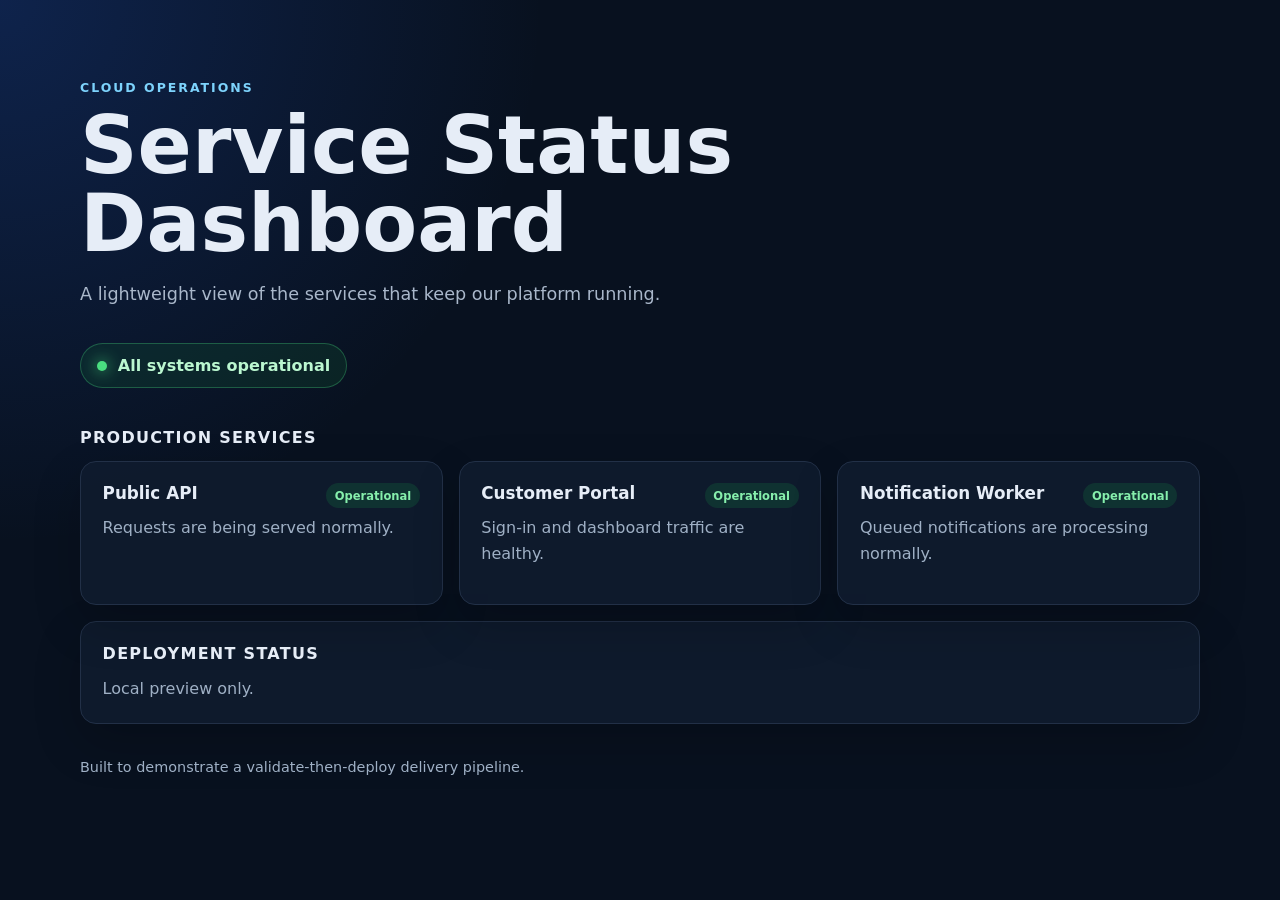
==== index.html @ 2c57c4ca "Build local status dashboard" ====
<!DOCTYPE html>
<html lang="en">
<head>
  <meta charset="UTF-8">
  <meta name="viewport" content="width=device-width, initial-scale=1.0">
  <title>Operations Status</title>
  <link rel="stylesheet" href="styles.css">
</head>
<body>
  <header class="hero">
    <p class="eyebrow">Cloud Operations</p>
    <h1>Service Status Dashboard</h1>
    <p class="intro">A lightweight view of the services that keep our platform running.</p>
    <div class="summary" role="status">
      <span class="summary-dot" aria-hidden="true"></span>
      All systems operational
    </div>
  </header>

  <main>
        <section class="services" aria-labelledby="services-heading">
      <h2 id="services-heading">Production services</h2>
      <div class="service-grid">
        <article class="service-card">
          <div class="service-heading">
            <h3>Public API</h3>
            <span class="status operational">Operational</span>
          </div>
          <p>Requests are being served normally.</p>
        </article>

        <article class="service-card">
          <div class="service-heading">
            <h3>Customer Portal</h3>
            <span class="status operational">Operational</span>
          </div>
          <p>Sign-in and dashboard traffic are healthy.</p>
        </article>

        <article class="service-card">
          <div class="service-heading">
            <h3>Notification Worker</h3>
            <span class="status operational">Operational</span>
          </div>
          <p>Queued notifications are processing normally.</p>
        </article>
      </div>
    </section>
    <section class="deployment-note" aria-labelledby="deployment-heading">
      <h2 id="deployment-heading">Deployment status</h2>
      <p>Local preview only.</p>
    </section>
  </main>

  <footer>
    <p>Built to demonstrate a validate-then-deploy delivery pipeline.</p>
  </footer>
</body>
</html>
---- styles.css ----
:root {
  color-scheme: dark;
  font-family: Inter, ui-sans-serif, system-ui, -apple-system, BlinkMacSystemFont, "Segoe UI", sans-serif;
  background: #08111f;
  color: #e6edf7;
}

* {
  box-sizing: border-box;
}

body {
  min-height: 100vh;
  margin: 0;
  background:
    radial-gradient(circle at top left, rgba(37, 99, 235, 0.22), transparent 34rem),
    #08111f;
}

.hero,
main,
footer {
  width: min(70rem, calc(100% - 2rem));
  margin-inline: auto;
}
.hero {
  padding: 5rem 0 2.5rem;
}

.eyebrow {
  margin: 0 0 0.75rem;
  color: #7dd3fc;
  font-size: 0.78rem;
  font-weight: 800;
  letter-spacing: 0.16em;
  text-transform: uppercase;
}

h1,
h2,
h3,
p {
  margin-top: 0;
}

h1 {
  max-width: 13ch;
  margin-bottom: 1rem;
  font-size: clamp(2.5rem, 7vw, 5rem);
  line-height: 0.98;
}
.intro {
  max-width: 42rem;
  color: #a9b7ca;
  font-size: 1.1rem;
  line-height: 1.7;
}

.summary {
  display: inline-flex;
  align-items: center;
  gap: 0.65rem;
  margin-top: 1rem;
  padding: 0.75rem 1rem;
  border: 1px solid rgba(74, 222, 128, 0.3);
  border-radius: 999px;
  background: rgba(22, 101, 52, 0.22);
  color: #bbf7d0;
  font-weight: 700;
}

.summary-dot {
  width: 0.65rem;
  height: 0.65rem;
  border-radius: 50%;
  background: #4ade80;
  box-shadow: 0 0 0.9rem #4ade80;
}
.services h2,
.deployment-note h2 {
  font-size: 1rem;
  letter-spacing: 0.08em;
  text-transform: uppercase;
}

.service-grid {
  display: grid;
  grid-template-columns: repeat(3, 1fr);
  gap: 1rem;
}

.service-card,
.deployment-note {
  border: 1px solid #223047;
  border-radius: 1rem;
  background: rgba(15, 27, 46, 0.9);
  box-shadow: 0 1.2rem 3rem rgba(0, 0, 0, 0.2);
}

.service-card {
  padding: 1.35rem;
}
.service-heading {
  display: flex;
  align-items: flex-start;
  justify-content: space-between;
  gap: 1rem;
}

.service-card h3 {
  margin-bottom: 0.75rem;
  font-size: 1.05rem;
}

.service-card p,
.deployment-note p,
footer {
  color: #9fb0c5;
  line-height: 1.6;
}
.status {
  flex: 0 0 auto;
  padding: 0.35rem 0.55rem;
  border-radius: 999px;
  font-size: 0.72rem;
  font-weight: 800;
}

.operational {
  background: rgba(22, 163, 74, 0.18);
  color: #86efac;
}

.deployment-note {
  margin-top: 1rem;
  padding: 1.35rem;
}

.deployment-note p {
  margin-bottom: 0;
}
footer {
  padding: 2rem 0 3rem;
  font-size: 0.9rem;
}

footer p {
  margin-bottom: 0;
}

@media (max-width: 48rem) {
  .hero {
    padding-top: 3.5rem;
  }

  .service-grid {
    grid-template-columns: 1fr;
  }
}
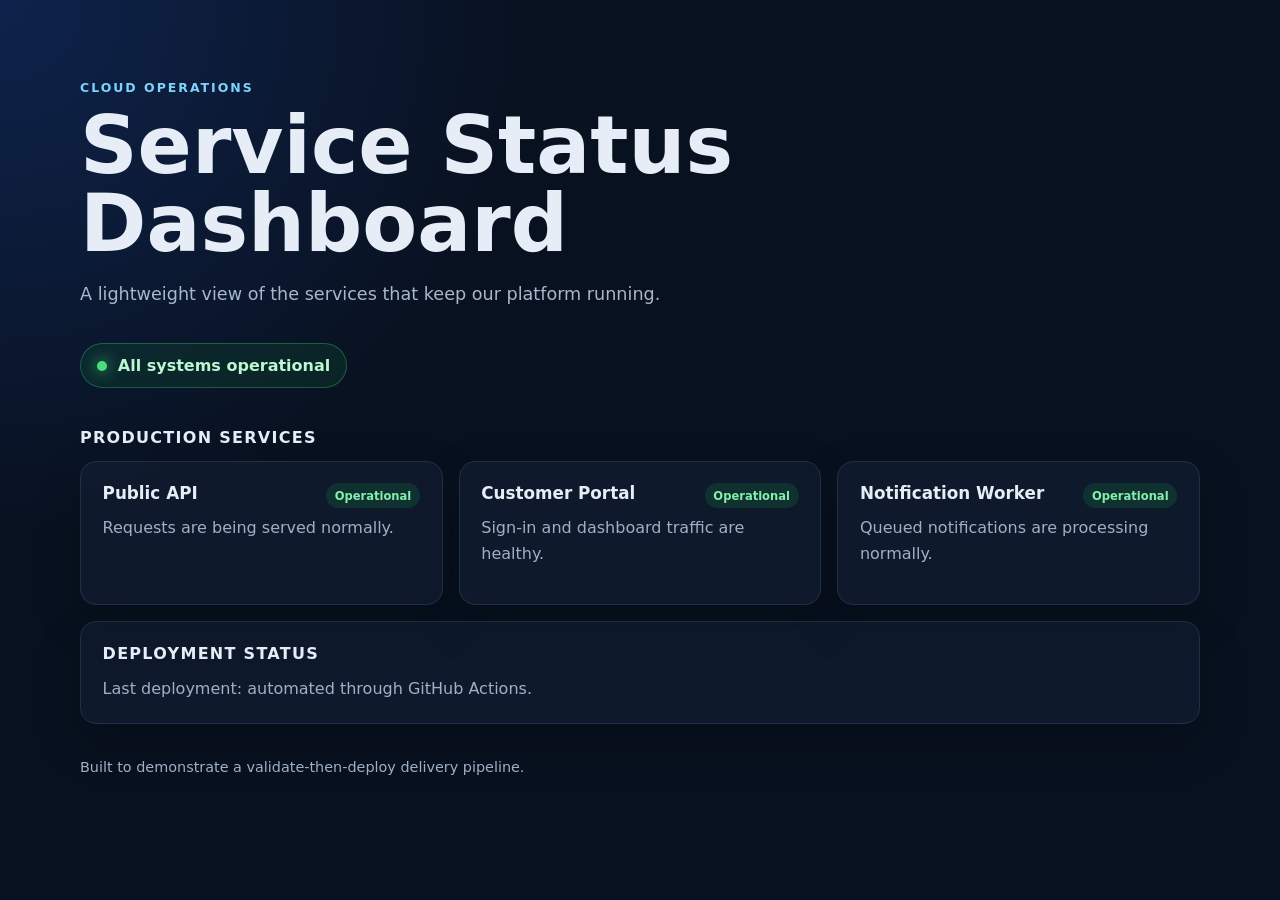
==== commit d807c9ad: "Show automated deployment status" ====
--- a/index.html
+++ b/index.html
@@ -3,7 +3,7 @@
 <head>
   <meta charset="UTF-8">
   <meta name="viewport" content="width=device-width, initial-scale=1.0">
-  <title>Operations Status</title>
+  <title>Cloud Operations Status</title>
   <link rel="stylesheet" href="styles.css">
 </head>
 <body>
@@ -48,7 +48,7 @@
     </section>
     <section class="deployment-note" aria-labelledby="deployment-heading">
       <h2 id="deployment-heading">Deployment status</h2>
-      <p>Local preview only.</p>
+      <p>Last deployment: automated through GitHub Actions.</p>
     </section>
   </main>
 
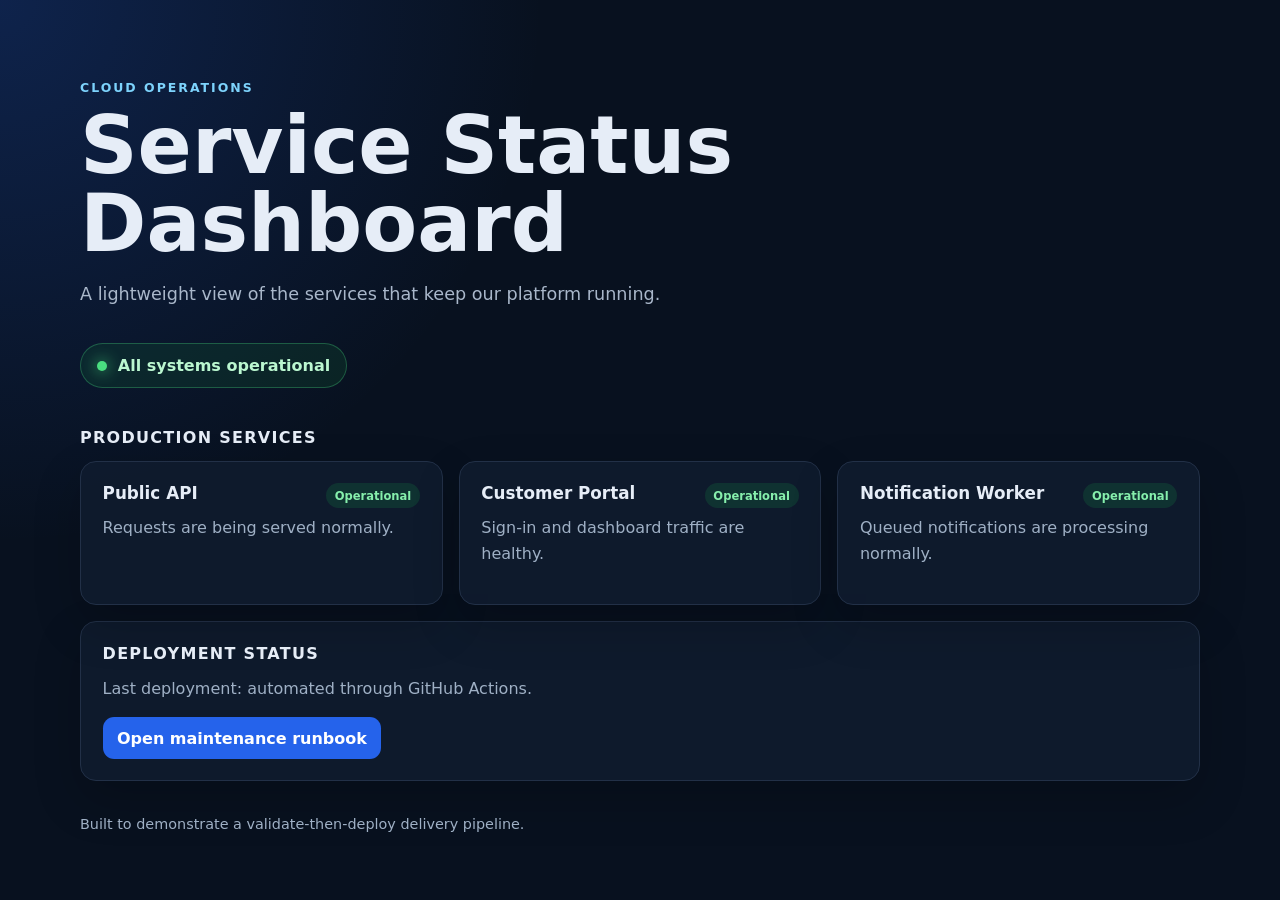
==== commit eb8b84ac: "Add maintenance runbook" ====
--- a/index.html
+++ b/index.html
@@ -7,53 +7,8 @@
   <link rel="stylesheet" href="styles.css">
 </head>
 <body>
-  <header class="hero">
-    <p class="eyebrow">Cloud Operations</p>
-    <h1>Service Status Dashboard</h1>
-    <p class="intro">A lightweight view of the services that keep our platform running.</p>
-    <div class="summary" role="status">
-      <span class="summary-dot" aria-hidden="true"></span>
-      All systems operational
-    </div>
-  </header>
-
-  <main>
-        <section class="services" aria-labelledby="services-heading">
-      <h2 id="services-heading">Production services</h2>
-      <div class="service-grid">
-        <article class="service-card">
-          <div class="service-heading">
-            <h3>Public API</h3>
-            <span class="status operational">Operational</span>
-          </div>
-          <p>Requests are being served normally.</p>
-        </article>
-
-        <article class="service-card">
-          <div class="service-heading">
-            <h3>Customer Portal</h3>
-            <span class="status operational">Operational</span>
-          </div>
-          <p>Sign-in and dashboard traffic are healthy.</p>
-        </article>
-
-        <article class="service-card">
-          <div class="service-heading">
-            <h3>Notification Worker</h3>
-            <span class="status operational">Operational</span>
-          </div>
-          <p>Queued notifications are processing normally.</p>
-        </article>
-      </div>
-    </section>
-    <section class="deployment-note" aria-labelledby="deployment-heading">
-      <h2 id="deployment-heading">Deployment status</h2>
-      <p>Last deployment: automated through GitHub Actions.</p>
-    </section>
-  </main>
-
-  <footer>
-    <p>Built to demonstrate a validate-then-deploy delivery pipeline.</p>
-  </footer>
+  <header class="hero"><p class="eyebrow">Cloud Operations</p><h1>Service Status Dashboard</h1><p class="intro">A lightweight view of the services that keep our platform running.</p><div class="summary" role="status"><span class="summary-dot" aria-hidden="true"></span>All systems operational</div></header>
+  <main><section class="services" aria-labelledby="services-heading"><h2 id="services-heading">Production services</h2><div class="service-grid"><article class="service-card"><div class="service-heading"><h3>Public API</h3><span class="status operational">Operational</span></div><p>Requests are being served normally.</p></article><article class="service-card"><div class="service-heading"><h3>Customer Portal</h3><span class="status operational">Operational</span></div><p>Sign-in and dashboard traffic are healthy.</p></article><article class="service-card"><div class="service-heading"><h3>Notification Worker</h3><span class="status operational">Operational</span></div><p>Queued notifications are processing normally.</p></article></div></section><section class="deployment-note" aria-labelledby="deployment-heading"><h2 id="deployment-heading">Deployment status</h2><p>Last deployment: automated through GitHub Actions.</p><a class="runbook-link" href="maintenance.html">Open maintenance runbook</a></section></main>
+  <footer><p>Built to demonstrate a validate-then-deploy delivery pipeline.</p></footer>
 </body>
 </html>
--- a/styles.css
+++ b/styles.css
@@ -1,159 +1,29 @@
-:root {
-  color-scheme: dark;
-  font-family: Inter, ui-sans-serif, system-ui, -apple-system, BlinkMacSystemFont, "Segoe UI", sans-serif;
-  background: #08111f;
-  color: #e6edf7;
-}
-
-* {
-  box-sizing: border-box;
-}
-
-body {
-  min-height: 100vh;
-  margin: 0;
-  background:
-    radial-gradient(circle at top left, rgba(37, 99, 235, 0.22), transparent 34rem),
-    #08111f;
-}
-
-.hero,
-main,
-footer {
-  width: min(70rem, calc(100% - 2rem));
-  margin-inline: auto;
-}
-.hero {
-  padding: 5rem 0 2.5rem;
-}
-
-.eyebrow {
-  margin: 0 0 0.75rem;
-  color: #7dd3fc;
-  font-size: 0.78rem;
-  font-weight: 800;
-  letter-spacing: 0.16em;
-  text-transform: uppercase;
-}
-
-h1,
-h2,
-h3,
-p {
-  margin-top: 0;
-}
-
-h1 {
-  max-width: 13ch;
-  margin-bottom: 1rem;
-  font-size: clamp(2.5rem, 7vw, 5rem);
-  line-height: 0.98;
-}
-.intro {
-  max-width: 42rem;
-  color: #a9b7ca;
-  font-size: 1.1rem;
-  line-height: 1.7;
-}
-
-.summary {
-  display: inline-flex;
-  align-items: center;
-  gap: 0.65rem;
-  margin-top: 1rem;
-  padding: 0.75rem 1rem;
-  border: 1px solid rgba(74, 222, 128, 0.3);
-  border-radius: 999px;
-  background: rgba(22, 101, 52, 0.22);
-  color: #bbf7d0;
-  font-weight: 700;
-}
-
-.summary-dot {
-  width: 0.65rem;
-  height: 0.65rem;
-  border-radius: 50%;
-  background: #4ade80;
-  box-shadow: 0 0 0.9rem #4ade80;
-}
-.services h2,
-.deployment-note h2 {
-  font-size: 1rem;
-  letter-spacing: 0.08em;
-  text-transform: uppercase;
-}
-
-.service-grid {
-  display: grid;
-  grid-template-columns: repeat(3, 1fr);
-  gap: 1rem;
-}
-
-.service-card,
-.deployment-note {
-  border: 1px solid #223047;
-  border-radius: 1rem;
-  background: rgba(15, 27, 46, 0.9);
-  box-shadow: 0 1.2rem 3rem rgba(0, 0, 0, 0.2);
-}
-
-.service-card {
-  padding: 1.35rem;
-}
-.service-heading {
-  display: flex;
-  align-items: flex-start;
-  justify-content: space-between;
-  gap: 1rem;
-}
-
-.service-card h3 {
-  margin-bottom: 0.75rem;
-  font-size: 1.05rem;
-}
-
-.service-card p,
-.deployment-note p,
-footer {
-  color: #9fb0c5;
-  line-height: 1.6;
-}
-.status {
-  flex: 0 0 auto;
-  padding: 0.35rem 0.55rem;
-  border-radius: 999px;
-  font-size: 0.72rem;
-  font-weight: 800;
-}
-
-.operational {
-  background: rgba(22, 163, 74, 0.18);
-  color: #86efac;
-}
-
-.deployment-note {
-  margin-top: 1rem;
-  padding: 1.35rem;
-}
-
-.deployment-note p {
-  margin-bottom: 0;
-}
-footer {
-  padding: 2rem 0 3rem;
-  font-size: 0.9rem;
-}
-
-footer p {
-  margin-bottom: 0;
-}
-
-@media (max-width: 48rem) {
-  .hero {
-    padding-top: 3.5rem;
-  }
-
-  .service-grid {
-    grid-template-columns: 1fr;
-  }
-}
+:root { color-scheme: dark; font-family: Inter, ui-sans-serif, system-ui, -apple-system, BlinkMacSystemFont, "Segoe UI", sans-serif; background: #08111f; color: #e6edf7; }
+* { box-sizing: border-box; }
+body { min-height: 100vh; margin: 0; background: radial-gradient(circle at top left, rgba(37, 99, 235, 0.22), transparent 34rem), #08111f; }
+.hero, main, footer { width: min(70rem, calc(100% - 2rem)); margin-inline: auto; }
+.hero { padding: 5rem 0 2.5rem; }
+.eyebrow { margin: 0 0 0.75rem; color: #7dd3fc; font-size: 0.78rem; font-weight: 800; letter-spacing: 0.16em; text-transform: uppercase; }
+h1, h2, h3, p { margin-top: 0; }
+h1 { max-width: 13ch; margin-bottom: 1rem; font-size: clamp(2.5rem, 7vw, 5rem); line-height: 0.98; }
+.intro { max-width: 42rem; color: #a9b7ca; font-size: 1.1rem; line-height: 1.7; }
+.summary { display: inline-flex; align-items: center; gap: 0.65rem; margin-top: 1rem; padding: 0.75rem 1rem; border: 1px solid rgba(74, 222, 128, 0.3); border-radius: 999px; background: rgba(22, 101, 52, 0.22); color: #bbf7d0; font-weight: 700; }
+.summary-dot { width: 0.65rem; height: 0.65rem; border-radius: 50%; background: #4ade80; box-shadow: 0 0 0.9rem #4ade80; }
+.services h2, .deployment-note h2 { font-size: 1rem; letter-spacing: 0.08em; text-transform: uppercase; }
+.service-grid { display: grid; grid-template-columns: repeat(3, 1fr); gap: 1rem; }
+.service-card, .deployment-note, .runbook { border: 1px solid #223047; border-radius: 1rem; background: rgba(15, 27, 46, 0.9); box-shadow: 0 1.2rem 3rem rgba(0, 0, 0, 0.2); }
+.service-card { padding: 1.35rem; }
+.service-heading { display: flex; align-items: flex-start; justify-content: space-between; gap: 1rem; }
+.service-card h3 { margin-bottom: 0.75rem; font-size: 1.05rem; }
+.service-card p, .deployment-note p, .runbook p, .runbook li, footer { color: #9fb0c5; line-height: 1.6; }
+.status { flex: 0 0 auto; padding: 0.35rem 0.55rem; border-radius: 999px; font-size: 0.72rem; font-weight: 800; }
+.operational { background: rgba(22, 163, 74, 0.18); color: #86efac; }
+.deployment-note, .runbook { margin-top: 1rem; padding: 1.35rem; }
+.deployment-note p { margin-bottom: 1rem; }
+.runbook-link { display: inline-block; padding: 0.7rem 0.9rem; border-radius: 0.7rem; background: #2563eb; color: #ffffff; font-weight: 800; text-decoration: none; }
+.runbook-link:hover, .runbook-link:focus-visible { background: #1d4ed8; }
+.runbook h2 { margin-top: 1.5rem; font-size: 1.05rem; }
+.runbook ul { margin-bottom: 0; padding-left: 1.25rem; }
+footer { padding: 2rem 0 3rem; font-size: 0.9rem; }
+footer p { margin-bottom: 0; }
+@media (max-width: 48rem) { .hero { padding-top: 3.5rem; } .service-grid { grid-template-columns: 1fr; } }
